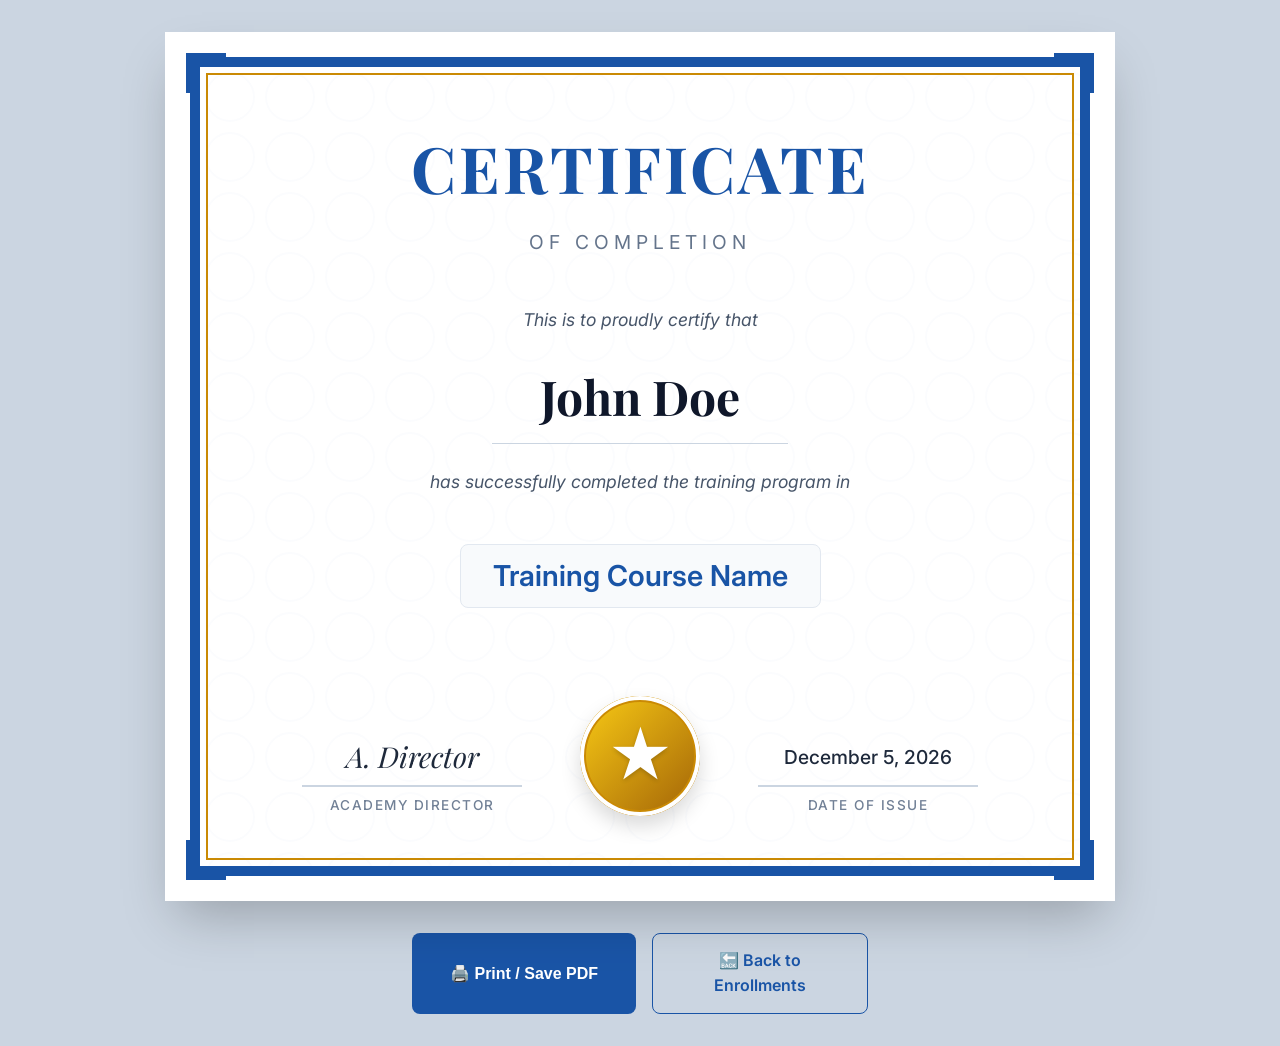
==== certificate.html @ 6974db3a "Add dynamic certificate page" ====
<!DOCTYPE html>
<html lang="en">
<head>
    <meta charset="UTF-8">
    <meta name="viewport" content="width=device-width, initial-scale=1.0">
    <title>Certificate of Completion</title>
    <link href="https://fonts.googleapis.com/css2?family=Playfair+Display:ital,wght@0,500;0,700;1,500&family=Inter:wght@400;500;600&display=swap" rel="stylesheet">
    <link rel="stylesheet" href="styles.css">
    <style>
        body {
            background-color: #cbd5e1;
            display: flex;
            flex-direction: column;
            align-items: center;
            padding: 2rem;
            min-height: 100vh;
        }

        .cert-container {
            width: 100%;
            max-width: 950px;
            background: #fff;
            padding: 25px;
            box-shadow: 0 25px 50px -12px rgba(0, 0, 0, 0.25);
            position: relative;
        }

        .cert-border {
            border: 10px solid var(--primary-color);
            padding: 50px 70px;
            text-align: center;
            position: relative;
            background: #fff url('data:image/svg+xml;utf8,<svg xmlns="http://www.w3.org/2000/svg" width="60" height="60" opacity="0.02" viewBox="0 0 100 100"><circle cx="50" cy="50" r="40" fill="none" stroke="%231954a6" stroke-width="3"/></svg>');
        }

        /* Decorative inner border */
        .cert-border::before {
            content: '';
            position: absolute;
            top: 6px; left: 6px; right: 6px; bottom: 6px;
            border: 2px solid #ca8a04;
            pointer-events: none;
        }

        /* Corner accents */
        .corner {
            position: absolute;
            width: 40px; height: 40px;
            border: 4px solid var(--primary-color);
        }
        .corner.tl { top: -14px; left: -14px; border-right: none; border-bottom: none; }
        .corner.tr { top: -14px; right: -14px; border-left: none; border-bottom: none; }
        .corner.bl { bottom: -14px; left: -14px; border-right: none; border-top: none; }
        .corner.br { bottom: -14px; right: -14px; border-left: none; border-top: none; }

        .cert-header {
            font-family: 'Playfair Display', serif;
            font-size: 4rem;
            font-weight: 700;
            color: var(--primary-color);
            margin-bottom: 0.5rem;
            letter-spacing: 3px;
            text-transform: uppercase;
        }

        .cert-subheader {
            font-family: 'Inter', sans-serif;
            font-size: 1.2rem;
            color: #64748b;
            text-transform: uppercase;
            letter-spacing: 5px;
            margin-bottom: 3rem;
        }

        .cert-text {
            font-size: 1.1rem;
            color: #475569;
            margin-bottom: 1.5rem;
            font-style: italic;
        }

        .cert-name {
            font-family: 'Playfair Display', serif;
            font-size: 3rem;
            font-weight: 700;
            color: #0f172a;
            margin-bottom: 1.5rem;
            border-bottom: 1px solid #cbd5e1;
            display: inline-block;
            padding: 0 3rem 0.5rem;
        }

        .cert-course {
            font-family: 'Inter', sans-serif;
            font-size: 1.8rem;
            font-weight: 600;
            color: var(--primary-color);
            margin: 1.5rem 0 3.5rem;
            padding: 0.5rem 2rem;
            background: #f8fafc;
            border-radius: 8px;
            display: inline-block;
            border: 1px solid #e2e8f0;
        }

        .cert-footer {
            display: flex;
            justify-content: space-between;
            align-items: flex-end;
            margin-top: 2rem;
            padding: 0 2rem;
        }

        .cert-signature {
            text-align: center;
        }
        
        .signature-line {
            width: 220px;
            margin-bottom: 0.5rem;
        }

        .signature-text {
            font-size: 0.85rem;
            color: var(--text-muted);
            text-transform: uppercase;
            letter-spacing: 1.5px;
            font-weight: 500;
        }

        .cert-badge {
            width: 120px;
            height: 120px;
            background: linear-gradient(135deg, #facc15 0%, #a16207 100%);
            border-radius: 50%;
            display: flex;
            align-items: center;
            justify-content: center;
            box-shadow: 0 10px 20px rgba(0,0,0,0.15), inset 0 0 0 4px #fff, inset 0 0 0 6px #ca8a04;
            position: relative;
        }
        .cert-badge::after {
            content: '★';
            font-size: 4rem;
            color: white;
            text-shadow: 0 2px 4px rgba(0,0,0,0.2);
        }

        .controls {
            margin-top: 2rem;
            display: flex;
            gap: 1rem;
        }

        /* Print optimization */
        @media print {
            body {
                background: white;
                padding: 0;
                align-items: flex-start;
            }
            .controls {
                display: none;
            }
            .cert-container {
                box-shadow: none;
                max-width: 100%;
                padding: 0;
            }
            @page {
                size: landscape;
                margin: 1cm;
            }
        }
    </style>
</head>
<body>

    <div class="cert-container" id="printableArea">
        <div class="cert-border">
            <div class="corner tl"></div>
            <div class="corner tr"></div>
            <div class="corner bl"></div>
            <div class="corner br"></div>

            <h1 class="cert-header">Certificate</h1>
            <div class="cert-subheader">Of Completion</div>
            
            <p class="cert-text">This is to proudly certify that</p>
            <div class="cert-name">John Doe</div>
            
            <p class="cert-text">has successfully completed the training program in</p>
            <div class="cert-course" id="courseName">Training Course Name</div>
            
            <div class="cert-footer">
                <div class="cert-signature">
                    <div class="signature-line" style="font-family: 'Playfair Display', serif; font-size: 1.8rem; font-style: italic; color: #1e293b; padding-bottom: 5px; border-bottom: 2px solid #cbd5e1;">A. Director</div>
                    <div class="signature-text">Academy Director</div>
                </div>
                
                <div class="cert-badge"></div>
                
                <div class="cert-signature">
                    <div class="signature-line" id="dateDisplay" style="font-family: 'Inter', sans-serif; font-size: 1.2rem; font-weight: 500; color: #1e293b; padding-bottom: 12px; border-bottom: 2px solid #cbd5e1;">2024-01-01</div>
                    <div class="signature-text">Date of Issue</div>
                </div>
            </div>
        </div>
    </div>

    <div class="controls">
        <button class="btn" onclick="window.print()" style="padding: 0.85rem 2rem;">🖨️ Print / Save PDF</button>
        <a href="enrollments.html" class="btn btn-secondary" style="text-decoration: none; display: flex; align-items: center;">🔙 Back to Enrollments</a>
    </div>

    <script>
        // Get Course Name from URL
        const urlParams = new URLSearchParams(window.location.search);
        const course = urlParams.get('course');
        
        if (course) {
            document.getElementById('courseName').textContent = course;
        }

        // Set Current Date dynamically
        const today = new Date();
        const formattedDate = today.toLocaleDateString('en-US', {
            year: 'numeric',
            month: 'long',
            day: 'numeric'
        });
        document.getElementById('dateDisplay').textContent = formattedDate;
    </script>
</body>
</html>
---- styles.css ----
:root {
    --primary-color: #1954a6;
    --primary-hover: #134285;
    --success-color: #228b22;
    --danger-color: #c43030;
    --neutral-color: #64646e;
    --bg-color: #f0f5ff;
    --card-bg: #ffffff;
    --text-main: #2d3748;
    --text-muted: #718096;
    --border-color: #e2e8f0;
    --shadow: 0 4px 6px -1px rgba(0, 0, 0, 0.1), 0 2px 4px -1px rgba(0, 0, 0, 0.06);
    --shadow-hover: 0 10px 15px -3px rgba(0, 0, 0, 0.1), 0 4px 6px -2px rgba(0, 0, 0, 0.05);
}

* {
    margin: 0;
    padding: 0;
    box-sizing: border-box;
}

body {
    font-family: 'Inter', -apple-system, BlinkMacSystemFont, "Segoe UI", Roboto, Helvetica, Arial, sans-serif;
    background-color: var(--bg-color);
    color: var(--text-main);
    line-height: 1.6;
    display: flex;
    justify-content: center;
    align-items: center;
    min-height: 100vh;
    padding: 20px;
}

/* Typography */
h1, h2, h3 {
    color: var(--primary-color);
    margin-bottom: 0.5rem;
}

.subtitle {
    color: var(--neutral-color);
    font-size: 0.95rem;
    margin-bottom: 2rem;
    text-align: center;
}

/* Card Container */
.card {
    background-color: var(--card-bg);
    border-radius: 12px;
    padding: 2.5rem;
    width: 100%;
    max-width: 450px;
    box-shadow: var(--shadow);
    transition: transform 0.3s ease, box-shadow 0.3s ease;
}

.card:hover {
    box-shadow: var(--shadow-hover);
}

.card.large {
    max-width: 800px;
}

.header-center {
    text-align: center;
    margin-bottom: 2rem;
}

/* Form Styles */
.form-group {
    margin-bottom: 1.2rem;
}

.form-row {
    display: flex;
    gap: 1rem;
}
.form-row .form-group {
    flex: 1;
}

label {
    display: block;
    font-size: 0.9rem;
    font-weight: 500;
    margin-bottom: 0.5rem;
    color: var(--text-main);
}

input, select {
    width: 100%;
    padding: 0.75rem 1rem;
    border: 1px solid var(--border-color);
    border-radius: 8px;
    font-size: 0.95rem;
    transition: border-color 0.2s, box-shadow 0.2s;
    outline: none;
    font-family: inherit;
}

input:focus, select:focus {
    border-color: var(--primary-color);
    box-shadow: 0 0 0 3px rgba(25, 84, 166, 0.15);
}

/* Buttons */
.btn {
    display: inline-block;
    width: 100%;
    padding: 0.85rem 1.5rem;
    background-color: var(--primary-color);
    color: white;
    border: none;
    border-radius: 8px;
    font-size: 1rem;
    font-weight: 600;
    cursor: pointer;
    text-align: center;
    text-decoration: none;
    transition: background-color 0.2s, transform 0.1s;
}

.btn:hover {
    background-color: var(--primary-hover);
}

.btn:active {
    transform: translateY(1px);
}

.btn-secondary {
    background-color: transparent;
    color: var(--primary-color);
    border: 1px solid var(--primary-color);
}
.btn-secondary:hover {
    background-color: rgba(25, 84, 166, 0.05);
}

.btn-danger {
    background-color: var(--danger-color);
}
.btn-danger:hover {
    background-color: #a02727;
}

.btn-link {
    background: none;
    color: var(--primary-color);
    border: none;
    padding: 0;
    font-size: 0.9rem;
    cursor: pointer;
    text-decoration: none;
    display: block;
    text-align: center;
    margin-top: 1rem;
}
.btn-link:hover {
    text-decoration: underline;
}

.button-group {
    display: flex;
    gap: 1rem;
    margin-top: 1.5rem;
}

/* Dashboard Nav */
.nav-menu {
    display: flex;
    flex-direction: column;
    gap: 0.8rem;
    margin-bottom: 2rem;
}

.nav-btn {
    display: flex;
    align-items: center;
    justify-content: flex-start;
    padding: 1rem 1.5rem;
    background-color: var(--bg-color);
    color: var(--primary-color);
    border: 1px solid var(--border-color);
    border-radius: 8px;
    text-decoration: none;
    font-weight: 600;
    transition: all 0.2s;
}

.nav-btn:hover {
    background-color: var(--primary-color);
    color: white;
    transform: translateX(5px);
}

.nav-btn .icon {
    margin-right: 15px;
    font-size: 1.2rem;
}

/* Tables */
table {
    width: 100%;
    border-collapse: collapse;
    margin-top: 1rem;
    background: white;
    border-radius: 8px;
    overflow: hidden;
}

th, td {
    padding: 12px 15px;
    text-align: left;
    border-bottom: 1px solid var(--border-color);
}

th {
    background-color: #f8fafc;
    font-weight: 600;
    color: var(--text-muted);
    font-size: 0.85rem;
    text-transform: uppercase;
    letter-spacing: 0.05em;
}

tr:last-child td {
    border-bottom: none;
}

tr:hover {
    background-color: #f8fafc;
}

.status-badge {
    padding: 4px 10px;
    border-radius: 20px;
    font-size: 0.8rem;
    font-weight: 600;
}
.status-completed { background-color: #d1fae5; color: #065f46; }
.status-pending { background-color: #fef3c7; color: #92400e; }
.status-inprogress { background-color: #dbeafe; color: #1e40af; }
.status-cancelled { background-color: #fee2e2; color: #991b1b; }

/* Top Navigation Bar */
.top-nav {
    display: flex;
    justify-content: space-between;
    align-items: center;
    margin-bottom: 2rem;
    padding-bottom: 1rem;
    border-bottom: 1px solid var(--border-color);
}
.top-nav h2 {
    margin: 0;
}
.back-btn {
    text-decoration: none;
    color: var(--neutral-color);
    font-weight: 500;
    display: flex;
    align-items: center;
    gap: 0.5rem;
}
.back-btn:hover {
    color: var(--primary-color);
}
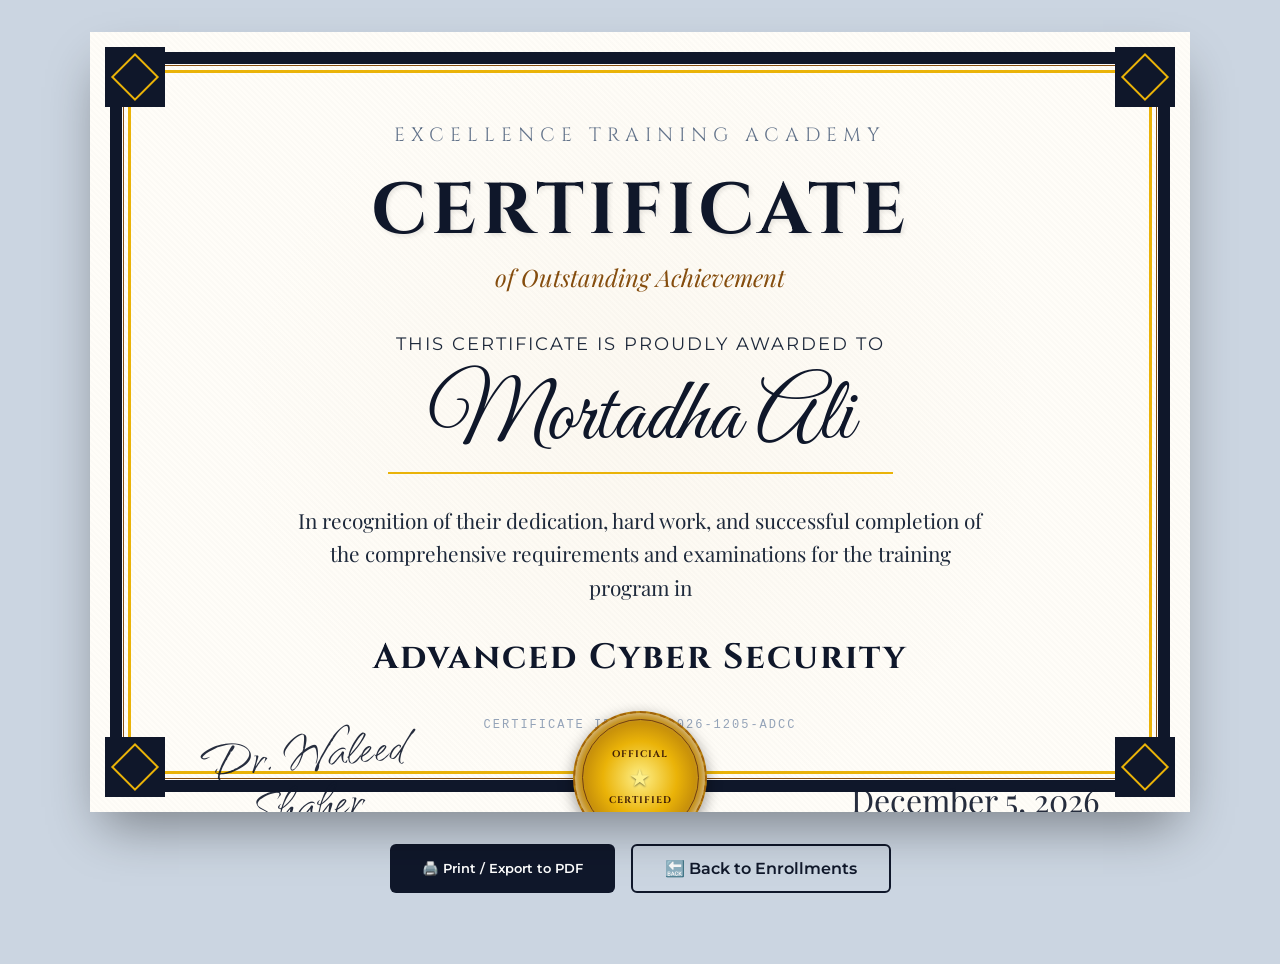
==== commit 9b028099: "Upgrade certificate to ultra realistic design" ====
--- a/certificate.html
+++ b/certificate.html
@@ -3,218 +3,410 @@
 <head>
     <meta charset="UTF-8">
     <meta name="viewport" content="width=device-width, initial-scale=1.0">
-    <title>Certificate of Completion</title>
-    <link href="https://fonts.googleapis.com/css2?family=Playfair+Display:ital,wght@0,500;0,700;1,500&family=Inter:wght@400;500;600&display=swap" rel="stylesheet">
-    <link rel="stylesheet" href="styles.css">
+    <title>Official Certificate of Completion</title>
+    <!-- Premium Fonts for realistic certificate -->
+    <link rel="preconnect" href="https://fonts.googleapis.com">
+    <link rel="preconnect" href="https://fonts.gstatic.com" crossorigin>
+    <link href="https://fonts.googleapis.com/css2?family=Cinzel:wght@500;700&family=Great+Vibes&family=Montserrat:wght@400;500;600&family=Playfair+Display:ital,wght@0,400;0,600;1,400&family=Qwitcher+Grypen:wght@700&display=swap" rel="stylesheet">
+    
     <style>
+        :root {
+            --primary-blue: #0f172a;
+            --gold-light: #fef08a;
+            --gold-main: #eab308;
+            --gold-dark: #854d0e;
+            --text-dark: #1e293b;
+            --text-muted: #64748b;
+        }
+
         body {
             background-color: #cbd5e1;
+            margin: 0;
+            padding: 2rem;
             display: flex;
             flex-direction: column;
             align-items: center;
-            padding: 2rem;
             min-height: 100vh;
-        }
-
-        .cert-container {
+            font-family: 'Montserrat', sans-serif;
+        }
+
+        /* Certificate Dimensions (Landscape A4 roughly) */
+        .certificate-wrapper {
+            width: 1100px;
+            height: 780px;
+            background: #fffdf8; /* Warm off-white */
+            position: relative;
+            box-shadow: 0 25px 50px -12px rgba(0, 0, 0, 0.4);
+            overflow: hidden;
+        }
+
+        /* Realistic background pattern (Guilloche-like) */
+        .certificate-wrapper::before {
+            content: '';
+            position: absolute;
+            top: 0; left: 0; right: 0; bottom: 0;
+            background-image: radial-gradient(circle at 50% 50%, rgba(200, 160, 100, 0.05) 0%, transparent 60%),
+                              repeating-linear-gradient(45deg, rgba(0,0,0,0.01) 0px, rgba(0,0,0,0.01) 2px, transparent 2px, transparent 4px);
+            pointer-events: none;
+            z-index: 1;
+        }
+
+        /* Intricate Borders */
+        .border-outer {
+            position: absolute;
+            top: 20px; left: 20px; right: 20px; bottom: 20px;
+            border: 12px solid var(--primary-blue);
+            z-index: 2;
+        }
+        .border-inner {
+            position: absolute;
+            top: 38px; left: 38px; right: 38px; bottom: 38px;
+            border: 3px solid var(--gold-main);
+            outline: 1px solid var(--gold-dark);
+            outline-offset: 4px;
+            z-index: 2;
+        }
+        
+        /* Corner Ornaments */
+        .corner {
+            position: absolute;
+            width: 60px; height: 60px;
+            background: var(--primary-blue);
+            z-index: 3;
+            display: flex;
+            align-items: center;
+            justify-content: center;
+        }
+        .corner::after {
+            content: '';
+            width: 30px; height: 30px;
+            border: 2px solid var(--gold-main);
+            transform: rotate(45deg);
+        }
+        .corner-tl { top: 15px; left: 15px; }
+        .corner-tr { top: 15px; right: 15px; }
+        .corner-bl { bottom: 15px; left: 15px; }
+        .corner-br { bottom: 15px; right: 15px; }
+
+        /* Certificate Content Area */
+        .cert-content {
+            position: absolute;
+            top: 60px; left: 60px; right: 60px; bottom: 60px;
+            z-index: 4;
+            display: flex;
+            flex-direction: column;
+            align-items: center;
+            text-align: center;
+            padding: 30px;
+        }
+
+        .academy-name {
+            font-family: 'Cinzel', serif;
+            font-size: 1.2rem;
+            letter-spacing: 6px;
+            color: var(--text-muted);
+            margin-bottom: 1.5rem;
+            text-transform: uppercase;
+        }
+
+        .cert-title {
+            font-family: 'Cinzel', serif;
+            font-size: 4.5rem;
+            font-weight: 700;
+            color: var(--primary-blue);
+            margin: 0;
+            line-height: 1.1;
+            letter-spacing: 4px;
+            text-shadow: 2px 2px 4px rgba(0,0,0,0.1);
+        }
+
+        .cert-subtitle {
+            font-family: 'Playfair Display', serif;
+            font-style: italic;
+            font-size: 1.5rem;
+            color: var(--gold-dark);
+            margin-top: 10px;
+            margin-bottom: 40px;
+        }
+
+        .presented-text {
+            font-family: 'Montserrat', sans-serif;
+            font-size: 1.1rem;
+            color: var(--text-dark);
+            text-transform: uppercase;
+            letter-spacing: 2px;
+            margin-bottom: 20px;
+        }
+
+        .recipient-name {
+            font-family: 'Great Vibes', cursive;
+            font-size: 5.5rem;
+            color: var(--primary-blue);
+            line-height: 1;
+            margin-bottom: 15px;
+            border-bottom: 2px solid var(--gold-main);
+            padding: 0 40px 10px;
+            display: inline-block;
+        }
+
+        .completion-text {
+            font-family: 'Playfair Display', serif;
+            font-size: 1.3rem;
+            color: var(--text-dark);
+            max-width: 700px;
+            line-height: 1.6;
+            margin: 15px 0;
+        }
+
+        .course-name {
+            font-family: 'Cinzel', serif;
+            font-size: 2.2rem;
+            font-weight: 700;
+            color: var(--primary-blue);
+            margin: 15px 0 30px;
+            letter-spacing: 2px;
+        }
+
+        /* Footer Layout */
+        .cert-footer {
             width: 100%;
-            max-width: 950px;
-            background: #fff;
-            padding: 25px;
-            box-shadow: 0 25px 50px -12px rgba(0, 0, 0, 0.25);
-            position: relative;
-        }
-
-        .cert-border {
-            border: 10px solid var(--primary-color);
-            padding: 50px 70px;
-            text-align: center;
-            position: relative;
-            background: #fff url('data:image/svg+xml;utf8,<svg xmlns="http://www.w3.org/2000/svg" width="60" height="60" opacity="0.02" viewBox="0 0 100 100"><circle cx="50" cy="50" r="40" fill="none" stroke="%231954a6" stroke-width="3"/></svg>');
-        }
-
-        /* Decorative inner border */
-        .cert-border::before {
-            content: '';
-            position: absolute;
-            top: 6px; left: 6px; right: 6px; bottom: 6px;
-            border: 2px solid #ca8a04;
-            pointer-events: none;
-        }
-
-        /* Corner accents */
-        .corner {
-            position: absolute;
-            width: 40px; height: 40px;
-            border: 4px solid var(--primary-color);
-        }
-        .corner.tl { top: -14px; left: -14px; border-right: none; border-bottom: none; }
-        .corner.tr { top: -14px; right: -14px; border-left: none; border-bottom: none; }
-        .corner.bl { bottom: -14px; left: -14px; border-right: none; border-top: none; }
-        .corner.br { bottom: -14px; right: -14px; border-left: none; border-top: none; }
-
-        .cert-header {
-            font-family: 'Playfair Display', serif;
-            font-size: 4rem;
-            font-weight: 700;
-            color: var(--primary-color);
-            margin-bottom: 0.5rem;
-            letter-spacing: 3px;
-            text-transform: uppercase;
-        }
-
-        .cert-subheader {
-            font-family: 'Inter', sans-serif;
-            font-size: 1.2rem;
-            color: #64748b;
-            text-transform: uppercase;
-            letter-spacing: 5px;
-            margin-bottom: 3rem;
-        }
-
-        .cert-text {
-            font-size: 1.1rem;
-            color: #475569;
-            margin-bottom: 1.5rem;
-            font-style: italic;
-        }
-
-        .cert-name {
-            font-family: 'Playfair Display', serif;
-            font-size: 3rem;
-            font-weight: 700;
-            color: #0f172a;
-            margin-bottom: 1.5rem;
-            border-bottom: 1px solid #cbd5e1;
-            display: inline-block;
-            padding: 0 3rem 0.5rem;
-        }
-
-        .cert-course {
-            font-family: 'Inter', sans-serif;
-            font-size: 1.8rem;
-            font-weight: 600;
-            color: var(--primary-color);
-            margin: 1.5rem 0 3.5rem;
-            padding: 0.5rem 2rem;
-            background: #f8fafc;
-            border-radius: 8px;
-            display: inline-block;
-            border: 1px solid #e2e8f0;
-        }
-
-        .cert-footer {
             display: flex;
             justify-content: space-between;
             align-items: flex-end;
-            margin-top: 2rem;
-            padding: 0 2rem;
-        }
-
-        .cert-signature {
-            text-align: center;
-        }
-        
+            margin-top: auto;
+            padding: 0 40px;
+        }
+
+        .signature-block {
+            display: flex;
+            flex-direction: column;
+            align-items: center;
+            width: 250px;
+        }
+
+        .signature-img {
+            font-family: 'Qwitcher Grypen', cursive;
+            font-size: 4rem;
+            color: #0f172a;
+            line-height: 0.8;
+            transform: rotate(-5deg);
+            margin-bottom: -10px;
+            opacity: 0.9;
+        }
+
         .signature-line {
-            width: 220px;
-            margin-bottom: 0.5rem;
-        }
-
-        .signature-text {
-            font-size: 0.85rem;
+            width: 100%;
+            border-bottom: 1px solid var(--text-dark);
+            margin-bottom: 8px;
+        }
+
+        .signature-title {
+            font-family: 'Montserrat', sans-serif;
+            font-size: 0.9rem;
             color: var(--text-muted);
             text-transform: uppercase;
-            letter-spacing: 1.5px;
+            letter-spacing: 1px;
             font-weight: 500;
         }
 
-        .cert-badge {
-            width: 120px;
-            height: 120px;
-            background: linear-gradient(135deg, #facc15 0%, #a16207 100%);
+        /* Realistic Golden Seal */
+        .seal-wrapper {
+            position: relative;
+            display: flex;
+            flex-direction: column;
+            align-items: center;
+        }
+        
+        .ribbons {
+            position: absolute;
+            bottom: -35px;
+            display: flex;
+            gap: 10px;
+            z-index: 1;
+        }
+        .ribbon {
+            width: 35px;
+            height: 60px;
+            background: #b91c1c;
+            position: relative;
+            box-shadow: 0 4px 6px rgba(0,0,0,0.3);
+        }
+        .ribbon::after {
+            content: '';
+            position: absolute;
+            bottom: 0; left: 0; right: 0;
+            border-bottom: 15px solid #fffdf8;
+            border-left: 17.5px solid transparent;
+            border-right: 17.5px solid transparent;
+        }
+        .ribbon-left { transform: rotate(15deg); margin-right: -15px; }
+        .ribbon-right { transform: rotate(-15deg); margin-left: -15px; }
+
+        .gold-seal {
+            width: 130px;
+            height: 130px;
+            background: radial-gradient(circle, var(--gold-light) 0%, var(--gold-main) 40%, var(--gold-dark) 100%);
             border-radius: 50%;
             display: flex;
             align-items: center;
             justify-content: center;
-            box-shadow: 0 10px 20px rgba(0,0,0,0.15), inset 0 0 0 4px #fff, inset 0 0 0 6px #ca8a04;
+            box-shadow: 0 5px 15px rgba(0,0,0,0.4), inset 0 0 10px rgba(255,255,255,0.8);
             position: relative;
-        }
-        .cert-badge::after {
-            content: '★';
-            font-size: 4rem;
-            color: white;
-            text-shadow: 0 2px 4px rgba(0,0,0,0.2);
-        }
-
+            z-index: 2;
+            border: 2px dashed #a16207;
+        }
+        .gold-seal-inner {
+            width: 105px;
+            height: 105px;
+            border: 1px solid #713f12;
+            border-radius: 50%;
+            display: flex;
+            flex-direction: column;
+            align-items: center;
+            justify-content: center;
+            text-align: center;
+            padding: 5px;
+        }
+        .seal-text {
+            font-family: 'Cinzel', serif;
+            font-size: 0.6rem;
+            font-weight: 700;
+            color: #422006;
+            text-transform: uppercase;
+            letter-spacing: 1px;
+        }
+        .seal-star {
+            font-size: 1.5rem;
+            color: #fef08a;
+            margin: 2px 0;
+            text-shadow: 0 1px 2px rgba(0,0,0,0.5);
+        }
+
+        .cert-meta {
+            position: absolute;
+            bottom: 20px;
+            left: 50%;
+            transform: translateX(-50%);
+            font-family: 'Space Mono', monospace;
+            font-size: 0.75rem;
+            color: #94a3b8;
+            letter-spacing: 2px;
+        }
+
+        /* Controls */
         .controls {
             margin-top: 2rem;
             display: flex;
             gap: 1rem;
         }
-
-        /* Print optimization */
+        .btn {
+            padding: 0.8rem 2rem;
+            background: var(--primary-blue);
+            color: white;
+            border: none;
+            border-radius: 6px;
+            font-family: 'Montserrat', sans-serif;
+            font-weight: 600;
+            cursor: pointer;
+            text-decoration: none;
+            transition: 0.2s;
+        }
+        .btn:hover { background: #1e293b; }
+        .btn-outline {
+            background: transparent;
+            border: 2px solid var(--primary-blue);
+            color: var(--primary-blue);
+        }
+        .btn-outline:hover {
+            background: rgba(15, 23, 42, 0.05);
+        }
+
         @media print {
-            body {
-                background: white;
-                padding: 0;
-                align-items: flex-start;
-            }
-            .controls {
-                display: none;
-            }
-            .cert-container {
+            body { background: white; padding: 0; }
+            .controls { display: none; }
+            .certificate-wrapper {
                 box-shadow: none;
-                max-width: 100%;
-                padding: 0;
+                width: 297mm;
+                height: 210mm;
             }
             @page {
-                size: landscape;
-                margin: 1cm;
+                size: A4 landscape;
+                margin: 0;
             }
         }
     </style>
 </head>
 <body>
 
-    <div class="cert-container" id="printableArea">
-        <div class="cert-border">
-            <div class="corner tl"></div>
-            <div class="corner tr"></div>
-            <div class="corner bl"></div>
-            <div class="corner br"></div>
-
-            <h1 class="cert-header">Certificate</h1>
-            <div class="cert-subheader">Of Completion</div>
+    <div class="certificate-wrapper" id="printableArea">
+        <div class="border-outer"></div>
+        <div class="border-inner"></div>
+        
+        <div class="corner corner-tl"></div>
+        <div class="corner corner-tr"></div>
+        <div class="corner corner-bl"></div>
+        <div class="corner corner-br"></div>
+
+        <div class="cert-content">
+            <div class="academy-name">Excellence Training Academy</div>
+            <h1 class="cert-title">CERTIFICATE</h1>
+            <div class="cert-subtitle">of Outstanding Achievement</div>
             
-            <p class="cert-text">This is to proudly certify that</p>
-            <div class="cert-name">John Doe</div>
+            <div class="presented-text">This certificate is proudly awarded to</div>
             
-            <p class="cert-text">has successfully completed the training program in</p>
-            <div class="cert-course" id="courseName">Training Course Name</div>
+            <!-- Real Data Placeholder -->
+            <div class="recipient-name" id="studentName">Mortadha Ali</div>
+            
+            <div class="completion-text">
+                In recognition of their dedication, hard work, and successful completion of the comprehensive requirements and examinations for the training program in
+            </div>
+            
+            <!-- Real Data Placeholder -->
+            <div class="course-name" id="courseName">Advanced Cyber Security</div>
             
             <div class="cert-footer">
-                <div class="cert-signature">
-                    <div class="signature-line" style="font-family: 'Playfair Display', serif; font-size: 1.8rem; font-style: italic; color: #1e293b; padding-bottom: 5px; border-bottom: 2px solid #cbd5e1;">A. Director</div>
-                    <div class="signature-text">Academy Director</div>
+                
+                <div class="signature-block">
+                    <div class="signature-img">Dr. Waleed Shaher</div>
+                    <div class="signature-line"></div>
+                    <div class="signature-title">Academy Director</div>
+                </div>
+
+                <div class="seal-wrapper">
+                    <div class="ribbons">
+                        <div class="ribbon ribbon-left"></div>
+                        <div class="ribbon ribbon-right"></div>
+                    </div>
+                    <div class="gold-seal">
+                        <div class="gold-seal-inner">
+                            <span class="seal-text">Official</span>
+                            <span class="seal-star">★</span>
+                            <span class="seal-text">Certified</span>
+                        </div>
+                    </div>
                 </div>
                 
-                <div class="cert-badge"></div>
-                
-                <div class="cert-signature">
-                    <div class="signature-line" id="dateDisplay" style="font-family: 'Inter', sans-serif; font-size: 1.2rem; font-weight: 500; color: #1e293b; padding-bottom: 12px; border-bottom: 2px solid #cbd5e1;">2024-01-01</div>
-                    <div class="signature-text">Date of Issue</div>
+                <div class="signature-block">
+                    <div class="signature-img" style="font-family: 'Playfair Display', serif; font-size: 2rem; transform: none; margin-bottom: 5px;" id="dateDisplay">May 19, 2026</div>
+                    <div class="signature-line"></div>
+                    <div class="signature-title">Date of Issuance</div>
                 </div>
+
+            </div>
+
+            <div class="cert-meta">
+                CERTIFICATE ID: <span id="certId">ETA-2026-0519-883A</span>
             </div>
         </div>
     </div>
 
     <div class="controls">
-        <button class="btn" onclick="window.print()" style="padding: 0.85rem 2rem;">🖨️ Print / Save PDF</button>
-        <a href="enrollments.html" class="btn btn-secondary" style="text-decoration: none; display: flex; align-items: center;">🔙 Back to Enrollments</a>
+        <button class="btn" onclick="window.print()">🖨️ Print / Export to PDF</button>
+        <a href="enrollments.html" class="btn btn-outline">🔙 Back to Enrollments</a>
     </div>
 
     <script>
-        // Get Course Name from URL
+        // Get data from URL to populate realistically
         const urlParams = new URLSearchParams(window.location.search);
         const course = urlParams.get('course');
         
@@ -222,7 +414,7 @@
             document.getElementById('courseName').textContent = course;
         }
 
-        // Set Current Date dynamically
+        // Set realistic current date
         const today = new Date();
         const formattedDate = today.toLocaleDateString('en-US', {
             year: 'numeric',
@@ -230,6 +422,16 @@
             day: 'numeric'
         });
         document.getElementById('dateDisplay').textContent = formattedDate;
+
+        // Generate a fake Certificate ID dynamically based on the date and course
+        const generateCertId = () => {
+            const yyyy = today.getFullYear();
+            const mm = String(today.getMonth() + 1).padStart(2, '0');
+            const dd = String(today.getDate()).padStart(2, '0');
+            const randomHex = Math.floor(Math.random() * 65535).toString(16).toUpperCase().padStart(4, '0');
+            return `ETA-${yyyy}-${mm}${dd}-${randomHex}`;
+        };
+        document.getElementById('certId').textContent = generateCertId();
     </script>
 </body>
 </html>
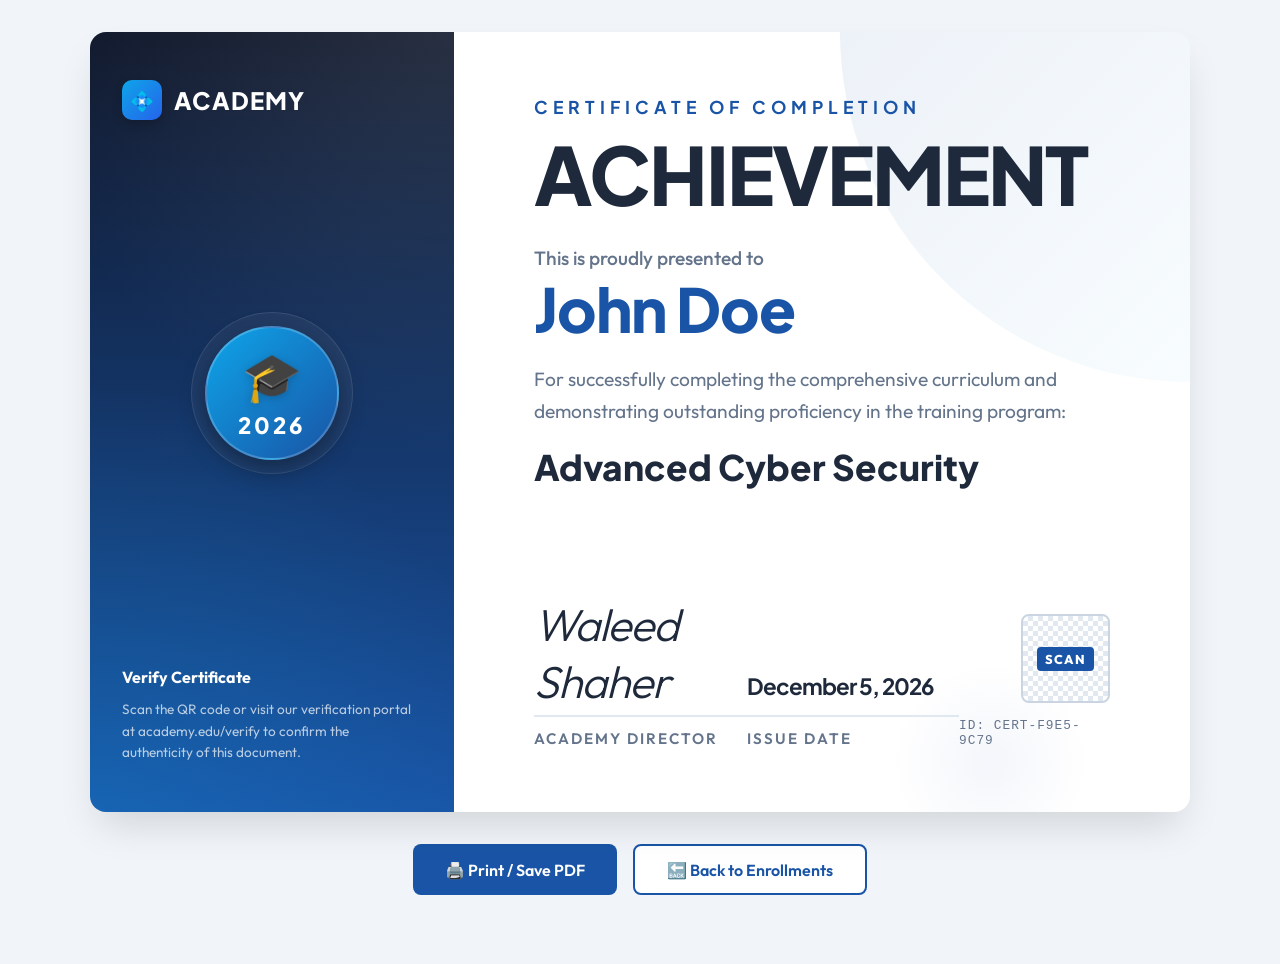
==== commit b4baa976: "Redesign certificate to a sleek modern tech style" ====
--- a/certificate.html
+++ b/certificate.html
@@ -3,294 +3,291 @@
 <head>
     <meta charset="UTF-8">
     <meta name="viewport" content="width=device-width, initial-scale=1.0">
-    <title>Official Certificate of Completion</title>
-    <!-- Premium Fonts for realistic certificate -->
-    <link rel="preconnect" href="https://fonts.googleapis.com">
-    <link rel="preconnect" href="https://fonts.gstatic.com" crossorigin>
-    <link href="https://fonts.googleapis.com/css2?family=Cinzel:wght@500;700&family=Great+Vibes&family=Montserrat:wght@400;500;600&family=Playfair+Display:ital,wght@0,400;0,600;1,400&family=Qwitcher+Grypen:wght@700&display=swap" rel="stylesheet">
+    <title>Modern Certificate of Completion</title>
+    <!-- Modern Fonts -->
+    <link href="https://fonts.googleapis.com/css2?family=Outfit:wght@300;400;600;800&family=Plus+Jakarta+Sans:wght@500;700;800&display=swap" rel="stylesheet">
     
     <style>
         :root {
-            --primary-blue: #0f172a;
-            --gold-light: #fef08a;
-            --gold-main: #eab308;
-            --gold-dark: #854d0e;
+            --brand-primary: #1954a6; /* Matched to system styles */
+            --brand-secondary: #0ea5e9;
+            --dark-bg: #0f172a;
             --text-dark: #1e293b;
-            --text-muted: #64748b;
+            --text-light: #64748b;
+            --cert-bg: #ffffff;
         }
 
         body {
-            background-color: #cbd5e1;
+            background-color: #f1f5f9;
             margin: 0;
             padding: 2rem;
             display: flex;
             flex-direction: column;
             align-items: center;
             min-height: 100vh;
-            font-family: 'Montserrat', sans-serif;
-        }
-
-        /* Certificate Dimensions (Landscape A4 roughly) */
+            font-family: 'Outfit', sans-serif;
+        }
+
+        /* Certificate Dimensions */
         .certificate-wrapper {
             width: 1100px;
             height: 780px;
-            background: #fffdf8; /* Warm off-white */
-            position: relative;
-            box-shadow: 0 25px 50px -12px rgba(0, 0, 0, 0.4);
+            background: var(--cert-bg);
+            position: relative;
+            box-shadow: 0 20px 40px -10px rgba(0, 0, 0, 0.15);
             overflow: hidden;
-        }
-
-        /* Realistic background pattern (Guilloche-like) */
-        .certificate-wrapper::before {
+            display: flex;
+            border-radius: 16px;
+        }
+
+        /* Modern Sidebar */
+        .cert-sidebar {
+            width: 300px;
+            background: linear-gradient(180deg, var(--dark-bg) 0%, var(--brand-primary) 100%);
+            color: white;
+            padding: 3rem 2rem;
+            display: flex;
+            flex-direction: column;
+            justify-content: space-between;
+            position: relative;
+            z-index: 10;
+        }
+
+        /* Sidebar Pattern */
+        .cert-sidebar::before {
             content: '';
             position: absolute;
             top: 0; left: 0; right: 0; bottom: 0;
-            background-image: radial-gradient(circle at 50% 50%, rgba(200, 160, 100, 0.05) 0%, transparent 60%),
-                              repeating-linear-gradient(45deg, rgba(0,0,0,0.01) 0px, rgba(0,0,0,0.01) 2px, transparent 2px, transparent 4px);
+            background-image: radial-gradient(circle at 100% 0%, rgba(255,255,255,0.1) 0%, transparent 50%),
+                              radial-gradient(circle at 0% 100%, rgba(14, 165, 233, 0.2) 0%, transparent 50%);
             pointer-events: none;
-            z-index: 1;
-        }
-
-        /* Intricate Borders */
-        .border-outer {
+        }
+
+        .academy-logo {
+            font-family: 'Plus Jakarta Sans', sans-serif;
+            font-size: 1.5rem;
+            font-weight: 800;
+            letter-spacing: 1px;
+            display: flex;
+            align-items: center;
+            gap: 12px;
+            z-index: 2;
+        }
+        .logo-icon {
+            width: 40px;
+            height: 40px;
+            background: linear-gradient(135deg, #0ea5e9 0%, #2563eb 100%);
+            border-radius: 10px;
+            display: flex;
+            align-items: center;
+            justify-content: center;
+            font-size: 1.2rem;
+            box-shadow: 0 4px 10px rgba(0,0,0,0.2);
+        }
+
+        .cert-badge {
+            align-self: center;
+            width: 160px;
+            height: 160px;
+            background: rgba(255, 255, 255, 0.05);
+            border-radius: 50%;
+            display: flex;
+            align-items: center;
+            justify-content: center;
+            backdrop-filter: blur(10px);
+            border: 1px solid rgba(255, 255, 255, 0.1);
+            position: relative;
+            z-index: 2;
+        }
+        .cert-badge-inner {
+            width: 130px;
+            height: 130px;
+            background: linear-gradient(135deg, var(--brand-secondary) 0%, var(--brand-primary) 100%);
+            border-radius: 50%;
+            display: flex;
+            flex-direction: column;
+            align-items: center;
+            justify-content: center;
+            box-shadow: 0 10px 25px rgba(0,0,0,0.4);
+            border: 2px solid rgba(255,255,255,0.2);
+        }
+        .badge-icon {
+            font-size: 3rem;
+            margin-bottom: 5px;
+            filter: drop-shadow(0 2px 4px rgba(0,0,0,0.2));
+        }
+        .badge-year {
+            font-family: 'Plus Jakarta Sans', sans-serif;
+            font-weight: 800;
+            font-size: 1.4rem;
+            letter-spacing: 3px;
+        }
+
+        .sidebar-footer {
+            font-size: 0.85rem;
+            color: rgba(255, 255, 255, 0.7);
+            line-height: 1.6;
+            z-index: 2;
+        }
+
+        /* Main Content */
+        .cert-main {
+            flex: 1;
+            padding: 4rem 5rem;
+            display: flex;
+            flex-direction: column;
+            justify-content: center;
+            position: relative;
+        }
+
+        /* Geometric Accents */
+        .accent-shape-1 {
             position: absolute;
-            top: 20px; left: 20px; right: 20px; bottom: 20px;
-            border: 12px solid var(--primary-blue);
-            z-index: 2;
-        }
-        .border-inner {
+            top: 0;
+            right: 0;
+            width: 350px;
+            height: 350px;
+            background: linear-gradient(135deg, rgba(25, 84, 166, 0.08) 0%, rgba(14, 165, 233, 0.03) 100%);
+            border-radius: 0 0 0 100%;
+            pointer-events: none;
+        }
+        .accent-shape-2 {
             position: absolute;
-            top: 38px; left: 38px; right: 38px; bottom: 38px;
-            border: 3px solid var(--gold-main);
-            outline: 1px solid var(--gold-dark);
-            outline-offset: 4px;
-            z-index: 2;
-        }
-        
-        /* Corner Ornaments */
-        .corner {
-            position: absolute;
-            width: 60px; height: 60px;
-            background: var(--primary-blue);
-            z-index: 3;
-            display: flex;
-            align-items: center;
-            justify-content: center;
-        }
-        .corner::after {
-            content: '';
-            width: 30px; height: 30px;
-            border: 2px solid var(--gold-main);
-            transform: rotate(45deg);
-        }
-        .corner-tl { top: 15px; left: 15px; }
-        .corner-tr { top: 15px; right: 15px; }
-        .corner-bl { bottom: 15px; left: 15px; }
-        .corner-br { bottom: 15px; right: 15px; }
-
-        /* Certificate Content Area */
-        .cert-content {
-            position: absolute;
-            top: 60px; left: 60px; right: 60px; bottom: 60px;
-            z-index: 4;
-            display: flex;
-            flex-direction: column;
-            align-items: center;
-            text-align: center;
-            padding: 30px;
-        }
-
-        .academy-name {
-            font-family: 'Cinzel', serif;
+            bottom: -50px;
+            right: 100px;
+            width: 200px;
+            height: 200px;
+            background: radial-gradient(circle, rgba(25, 84, 166, 0.05) 0%, transparent 70%);
+            pointer-events: none;
+        }
+
+        .cert-header {
+            font-family: 'Plus Jakarta Sans', sans-serif;
+            color: var(--brand-primary);
+            font-size: 1.1rem;
+            font-weight: 700;
+            text-transform: uppercase;
+            letter-spacing: 5px;
+            margin-bottom: 1rem;
+            position: relative;
+            z-index: 2;
+        }
+
+        .cert-title {
+            font-family: 'Plus Jakarta Sans', sans-serif;
+            font-size: 5rem;
+            font-weight: 800;
+            color: var(--text-dark);
+            margin: 0 0 2rem 0;
+            line-height: 1;
+            letter-spacing: -2px;
+            position: relative;
+            z-index: 2;
+        }
+
+        .presented-text {
             font-size: 1.2rem;
-            letter-spacing: 6px;
-            color: var(--text-muted);
+            color: var(--text-light);
+            margin-bottom: 0.5rem;
+            font-weight: 500;
+        }
+
+        .recipient-name {
+            font-family: 'Plus Jakarta Sans', sans-serif;
+            font-size: 3.8rem;
+            font-weight: 800;
+            color: var(--brand-primary);
             margin-bottom: 1.5rem;
-            text-transform: uppercase;
-        }
-
-        .cert-title {
-            font-family: 'Cinzel', serif;
-            font-size: 4.5rem;
-            font-weight: 700;
-            color: var(--primary-blue);
-            margin: 0;
-            line-height: 1.1;
-            letter-spacing: 4px;
-            text-shadow: 2px 2px 4px rgba(0,0,0,0.1);
-        }
-
-        .cert-subtitle {
-            font-family: 'Playfair Display', serif;
-            font-style: italic;
-            font-size: 1.5rem;
-            color: var(--gold-dark);
-            margin-top: 10px;
-            margin-bottom: 40px;
-        }
-
-        .presented-text {
-            font-family: 'Montserrat', sans-serif;
-            font-size: 1.1rem;
+            line-height: 1;
+            letter-spacing: -1px;
+        }
+
+        .completion-text {
+            font-size: 1.2rem;
+            color: var(--text-light);
+            max-width: 650px;
+            line-height: 1.7;
+            margin-bottom: 1rem;
+        }
+
+        .course-name {
+            font-family: 'Plus Jakarta Sans', sans-serif;
+            font-size: 2.2rem;
+            font-weight: 800;
             color: var(--text-dark);
-            text-transform: uppercase;
-            letter-spacing: 2px;
-            margin-bottom: 20px;
-        }
-
-        .recipient-name {
-            font-family: 'Great Vibes', cursive;
-            font-size: 5.5rem;
-            color: var(--primary-blue);
-            line-height: 1;
-            margin-bottom: 15px;
-            border-bottom: 2px solid var(--gold-main);
-            padding: 0 40px 10px;
-            display: inline-block;
-        }
-
-        .completion-text {
-            font-family: 'Playfair Display', serif;
-            font-size: 1.3rem;
-            color: var(--text-dark);
-            max-width: 700px;
-            line-height: 1.6;
-            margin: 15px 0;
-        }
-
-        .course-name {
-            font-family: 'Cinzel', serif;
-            font-size: 2.2rem;
-            font-weight: 700;
-            color: var(--primary-blue);
-            margin: 15px 0 30px;
-            letter-spacing: 2px;
-        }
-
-        /* Footer Layout */
+            margin-bottom: 4rem;
+        }
+
+        /* Footer */
         .cert-footer {
-            width: 100%;
             display: flex;
             justify-content: space-between;
             align-items: flex-end;
             margin-top: auto;
-            padding: 0 40px;
+            position: relative;
+            z-index: 2;
         }
 
         .signature-block {
             display: flex;
             flex-direction: column;
-            align-items: center;
-            width: 250px;
+            width: 220px;
         }
 
         .signature-img {
-            font-family: 'Qwitcher Grypen', cursive;
-            font-size: 4rem;
-            color: #0f172a;
-            line-height: 0.8;
-            transform: rotate(-5deg);
-            margin-bottom: -10px;
-            opacity: 0.9;
-        }
-
-        .signature-line {
-            width: 100%;
-            border-bottom: 1px solid var(--text-dark);
-            margin-bottom: 8px;
+            font-family: 'Outfit', sans-serif;
+            font-size: 2.8rem;
+            font-weight: 300;
+            color: var(--text-dark);
+            font-style: italic;
+            border-bottom: 2px solid #e2e8f0;
+            padding-bottom: 5px;
+            margin-bottom: 12px;
+            letter-spacing: -1px;
         }
 
         .signature-title {
-            font-family: 'Montserrat', sans-serif;
-            font-size: 0.9rem;
-            color: var(--text-muted);
+            font-size: 0.95rem;
+            color: var(--text-light);
+            font-weight: 600;
             text-transform: uppercase;
+            letter-spacing: 2px;
+        }
+
+        /* QR Code Simulation */
+        .qr-placeholder {
+            width: 85px;
+            height: 85px;
+            background: #fff;
+            border: 2px solid #cbd5e1;
+            border-radius: 8px;
+            display: flex;
+            align-items: center;
+            justify-content: center;
+            position: relative;
+            background-image: 
+                linear-gradient(45deg, #e2e8f0 25%, transparent 25%, transparent 75%, #e2e8f0 75%, #e2e8f0), 
+                linear-gradient(45deg, #e2e8f0 25%, transparent 25%, transparent 75%, #e2e8f0 75%, #e2e8f0);
+            background-size: 10px 10px;
+            background-position: 0 0, 5px 5px;
+        }
+        .qr-placeholder::before {
+            content: 'SCAN';
+            font-weight: 800;
+            color: #fff;
+            background: var(--brand-primary);
+            padding: 4px 8px;
+            border-radius: 4px;
+            font-size: 0.8rem;
             letter-spacing: 1px;
-            font-weight: 500;
-        }
-
-        /* Realistic Golden Seal */
-        .seal-wrapper {
-            position: relative;
-            display: flex;
-            flex-direction: column;
-            align-items: center;
-        }
-        
-        .ribbons {
-            position: absolute;
-            bottom: -35px;
-            display: flex;
-            gap: 10px;
-            z-index: 1;
-        }
-        .ribbon {
-            width: 35px;
-            height: 60px;
-            background: #b91c1c;
-            position: relative;
-            box-shadow: 0 4px 6px rgba(0,0,0,0.3);
-        }
-        .ribbon::after {
-            content: '';
-            position: absolute;
-            bottom: 0; left: 0; right: 0;
-            border-bottom: 15px solid #fffdf8;
-            border-left: 17.5px solid transparent;
-            border-right: 17.5px solid transparent;
-        }
-        .ribbon-left { transform: rotate(15deg); margin-right: -15px; }
-        .ribbon-right { transform: rotate(-15deg); margin-left: -15px; }
-
-        .gold-seal {
-            width: 130px;
-            height: 130px;
-            background: radial-gradient(circle, var(--gold-light) 0%, var(--gold-main) 40%, var(--gold-dark) 100%);
-            border-radius: 50%;
-            display: flex;
-            align-items: center;
-            justify-content: center;
-            box-shadow: 0 5px 15px rgba(0,0,0,0.4), inset 0 0 10px rgba(255,255,255,0.8);
-            position: relative;
-            z-index: 2;
-            border: 2px dashed #a16207;
-        }
-        .gold-seal-inner {
-            width: 105px;
-            height: 105px;
-            border: 1px solid #713f12;
-            border-radius: 50%;
-            display: flex;
-            flex-direction: column;
-            align-items: center;
-            justify-content: center;
-            text-align: center;
-            padding: 5px;
-        }
-        .seal-text {
-            font-family: 'Cinzel', serif;
-            font-size: 0.6rem;
-            font-weight: 700;
-            color: #422006;
-            text-transform: uppercase;
+        }
+
+        .cert-meta {
+            margin-top: 15px;
+            font-size: 0.8rem;
+            color: var(--text-light);
             letter-spacing: 1px;
-        }
-        .seal-star {
-            font-size: 1.5rem;
-            color: #fef08a;
-            margin: 2px 0;
-            text-shadow: 0 1px 2px rgba(0,0,0,0.5);
-        }
-
-        .cert-meta {
-            position: absolute;
-            bottom: 20px;
-            left: 50%;
-            transform: translateX(-50%);
-            font-family: 'Space Mono', monospace;
-            font-size: 0.75rem;
-            color: #94a3b8;
-            letter-spacing: 2px;
+            font-family: monospace;
         }
 
         /* Controls */
@@ -300,25 +297,26 @@
             gap: 1rem;
         }
         .btn {
-            padding: 0.8rem 2rem;
-            background: var(--primary-blue);
+            padding: 0.85rem 2rem;
+            background: var(--brand-primary);
             color: white;
             border: none;
-            border-radius: 6px;
-            font-family: 'Montserrat', sans-serif;
+            border-radius: 8px;
+            font-family: 'Outfit', sans-serif;
             font-weight: 600;
+            font-size: 1rem;
             cursor: pointer;
             text-decoration: none;
             transition: 0.2s;
         }
-        .btn:hover { background: #1e293b; }
+        .btn:hover { background: #134285; transform: translateY(-1px); }
         .btn-outline {
-            background: transparent;
-            border: 2px solid var(--primary-blue);
-            color: var(--primary-blue);
+            background: white;
+            border: 2px solid var(--brand-primary);
+            color: var(--brand-primary);
         }
         .btn-outline:hover {
-            background: rgba(15, 23, 42, 0.05);
+            background: #f8fafc;
         }
 
         @media print {
@@ -329,84 +327,83 @@
                 width: 297mm;
                 height: 210mm;
             }
-            @page {
-                size: A4 landscape;
-                margin: 0;
+            .cert-sidebar {
+                -webkit-print-color-adjust: exact;
+                print-color-adjust: exact;
             }
+            @page { size: A4 landscape; margin: 0; }
         }
     </style>
 </head>
 <body>
 
     <div class="certificate-wrapper" id="printableArea">
-        <div class="border-outer"></div>
-        <div class="border-inner"></div>
         
-        <div class="corner corner-tl"></div>
-        <div class="corner corner-tr"></div>
-        <div class="corner corner-bl"></div>
-        <div class="corner corner-br"></div>
-
-        <div class="cert-content">
-            <div class="academy-name">Excellence Training Academy</div>
-            <h1 class="cert-title">CERTIFICATE</h1>
-            <div class="cert-subtitle">of Outstanding Achievement</div>
-            
-            <div class="presented-text">This certificate is proudly awarded to</div>
-            
-            <!-- Real Data Placeholder -->
-            <div class="recipient-name" id="studentName">Mortadha Ali</div>
+        <!-- Sidebar -->
+        <div class="cert-sidebar">
+            <div class="academy-logo">
+                <div class="logo-icon">💠</div>
+                ACADEMY
+            </div>
+            
+            <div class="cert-badge">
+                <div class="cert-badge-inner">
+                    <div class="badge-icon">🎓</div>
+                    <div class="badge-year">2026</div>
+                </div>
+            </div>
+
+            <div class="sidebar-footer">
+                <div style="font-weight: 700; font-size: 1rem; margin-bottom: 8px; color: white;">Verify Certificate</div>
+                Scan the QR code or visit our verification portal at academy.edu/verify to confirm the authenticity of this document.
+            </div>
+        </div>
+
+        <!-- Main Content -->
+        <div class="cert-main">
+            <div class="accent-shape-1"></div>
+            <div class="accent-shape-2"></div>
+
+            <div class="cert-header">Certificate of Completion</div>
+            <h1 class="cert-title">ACHIEVEMENT</h1>
+            
+            <div class="presented-text">This is proudly presented to</div>
+            
+            <div class="recipient-name" id="studentName">John Doe</div>
             
             <div class="completion-text">
-                In recognition of their dedication, hard work, and successful completion of the comprehensive requirements and examinations for the training program in
+                For successfully completing the comprehensive curriculum and demonstrating outstanding proficiency in the training program:
             </div>
             
-            <!-- Real Data Placeholder -->
             <div class="course-name" id="courseName">Advanced Cyber Security</div>
             
             <div class="cert-footer">
-                
                 <div class="signature-block">
-                    <div class="signature-img">Dr. Waleed Shaher</div>
-                    <div class="signature-line"></div>
+                    <div class="signature-img">Waleed Shaher</div>
                     <div class="signature-title">Academy Director</div>
-                </div>
-
-                <div class="seal-wrapper">
-                    <div class="ribbons">
-                        <div class="ribbon ribbon-left"></div>
-                        <div class="ribbon ribbon-right"></div>
-                    </div>
-                    <div class="gold-seal">
-                        <div class="gold-seal-inner">
-                            <span class="seal-text">Official</span>
-                            <span class="seal-star">★</span>
-                            <span class="seal-text">Certified</span>
-                        </div>
-                    </div>
                 </div>
                 
                 <div class="signature-block">
-                    <div class="signature-img" style="font-family: 'Playfair Display', serif; font-size: 2rem; transform: none; margin-bottom: 5px;" id="dateDisplay">May 19, 2026</div>
-                    <div class="signature-line"></div>
-                    <div class="signature-title">Date of Issuance</div>
+                    <div class="signature-img" id="dateDisplay" style="font-style: normal; font-weight: 700; font-size: 1.4rem; padding-bottom: 15px; margin-bottom: 12px; font-family: 'Plus Jakarta Sans', sans-serif;">May 19, 2026</div>
+                    <div class="signature-title">Issue Date</div>
                 </div>
 
-            </div>
-
-            <div class="cert-meta">
-                CERTIFICATE ID: <span id="certId">ETA-2026-0519-883A</span>
+                <div style="display: flex; flex-direction: column; align-items: flex-end;">
+                    <div class="qr-placeholder"></div>
+                    <div class="cert-meta">ID: <span id="certId">CERT-883A-992</span></div>
+                </div>
             </div>
         </div>
+
     </div>
 
     <div class="controls">
-        <button class="btn" onclick="window.print()">🖨️ Print / Export to PDF</button>
+        <button class="btn" onclick="window.print()">🖨️ Print / Save PDF</button>
         <a href="enrollments.html" class="btn btn-outline">🔙 Back to Enrollments</a>
     </div>
 
     <script>
-        // Get data from URL to populate realistically
+        // Fetch course from URL
         const urlParams = new URLSearchParams(window.location.search);
         const course = urlParams.get('course');
         
@@ -414,7 +411,7 @@
             document.getElementById('courseName').textContent = course;
         }
 
-        // Set realistic current date
+        // Set date
         const today = new Date();
         const formattedDate = today.toLocaleDateString('en-US', {
             year: 'numeric',
@@ -423,13 +420,11 @@
         });
         document.getElementById('dateDisplay').textContent = formattedDate;
 
-        // Generate a fake Certificate ID dynamically based on the date and course
+        // Generate Certificate ID
         const generateCertId = () => {
-            const yyyy = today.getFullYear();
-            const mm = String(today.getMonth() + 1).padStart(2, '0');
-            const dd = String(today.getDate()).padStart(2, '0');
-            const randomHex = Math.floor(Math.random() * 65535).toString(16).toUpperCase().padStart(4, '0');
-            return `ETA-${yyyy}-${mm}${dd}-${randomHex}`;
+            const randomHex1 = Math.floor(Math.random() * 65535).toString(16).toUpperCase().padStart(4, '0');
+            const randomHex2 = Math.floor(Math.random() * 65535).toString(16).toUpperCase().padStart(4, '0');
+            return `CERT-${randomHex1}-${randomHex2}`;
         };
         document.getElementById('certId').textContent = generateCertId();
     </script>
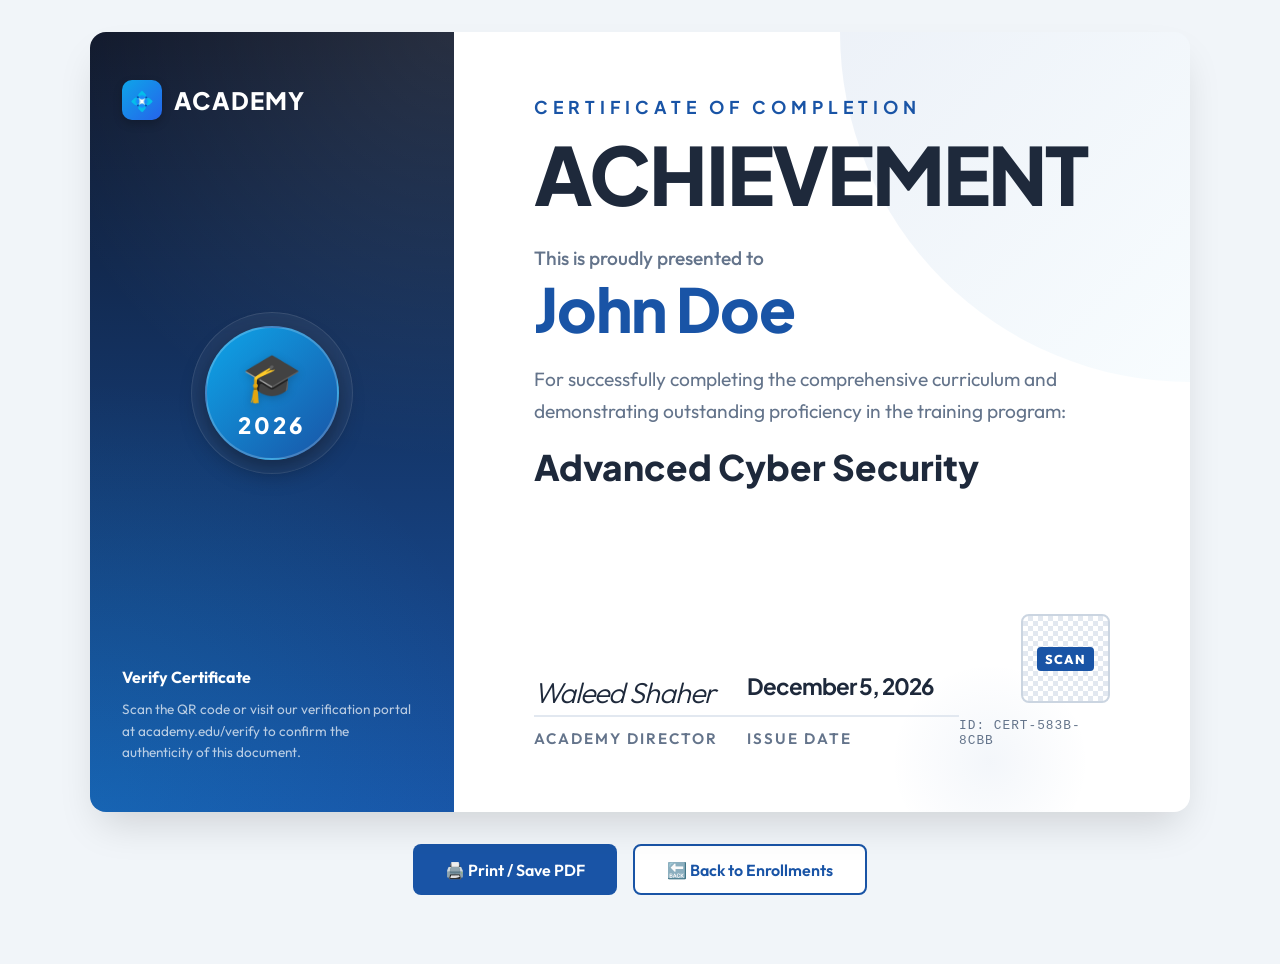
==== commit 3061cde5: "Decrease signature font size" ====
--- a/certificate.html
+++ b/certificate.html
@@ -236,7 +236,7 @@
 
         .signature-img {
             font-family: 'Outfit', sans-serif;
-            font-size: 2.8rem;
+            font-size: 1.8rem;
             font-weight: 300;
             color: var(--text-dark);
             font-style: italic;
@@ -244,6 +244,7 @@
             padding-bottom: 5px;
             margin-bottom: 12px;
             letter-spacing: -1px;
+            white-space: nowrap;
         }
 
         .signature-title {
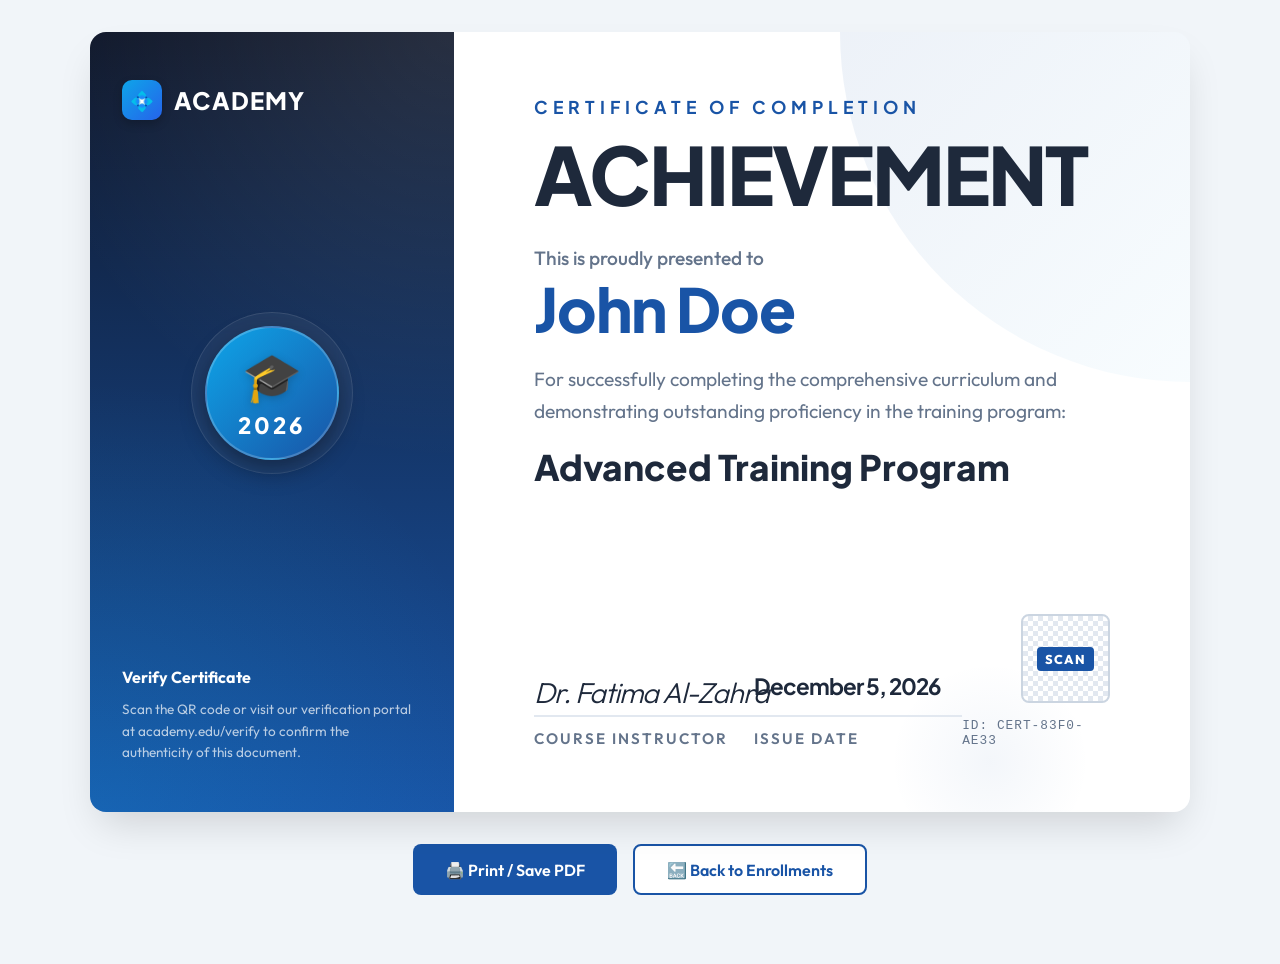
==== commit 358cd632: "Update certificate with dynamic student name and random doctor name" ====
--- a/certificate.html
+++ b/certificate.html
@@ -380,8 +380,8 @@
             
             <div class="cert-footer">
                 <div class="signature-block">
-                    <div class="signature-img">Waleed Shaher</div>
-                    <div class="signature-title">Academy Director</div>
+                    <div class="signature-img" id="doctorName">Waleed Shaher</div>
+                    <div class="signature-title">Course Instructor</div>
                 </div>
                 
                 <div class="signature-block">
@@ -406,11 +406,29 @@
     <script>
         // Fetch course from URL
         const urlParams = new URLSearchParams(window.location.search);
-        const course = urlParams.get('course');
+        const course = urlParams.get('course') || 'Advanced Training Program';
+        document.getElementById('courseName').textContent = course;
+
+        // Set Student Name from localStorage
+        const currentUser = JSON.parse(localStorage.getItem('current_user'));
+        if (currentUser && currentUser.name) {
+            document.getElementById('studentName').textContent = currentUser.name;
+        }
+
+        // Generate deterministic random doctor based on course name
+        const doctorNames = [
+            "Dr. Waleed Shaher", "Dr. Ahmed Khalid", "Dr. Sarah Al-Otaibi", 
+            "Dr. Mohammed Noor", "Dr. Fatima Al-Zahra", "Dr. Yasser Hassan",
+            "Dr. Reem Abdullah", "Dr. Tariq Mansour"
+        ];
         
-        if (course) {
-            document.getElementById('courseName').textContent = course;
-        }
+        // Simple hash so the same course always gets the same doctor
+        let hash = 0;
+        for (let i = 0; i < course.length; i++) {
+            hash = course.charCodeAt(i) + ((hash << 5) - hash);
+        }
+        const doctorIndex = Math.abs(hash) % doctorNames.length;
+        document.getElementById('doctorName').textContent = doctorNames[doctorIndex];
 
         // Set date
         const today = new Date();
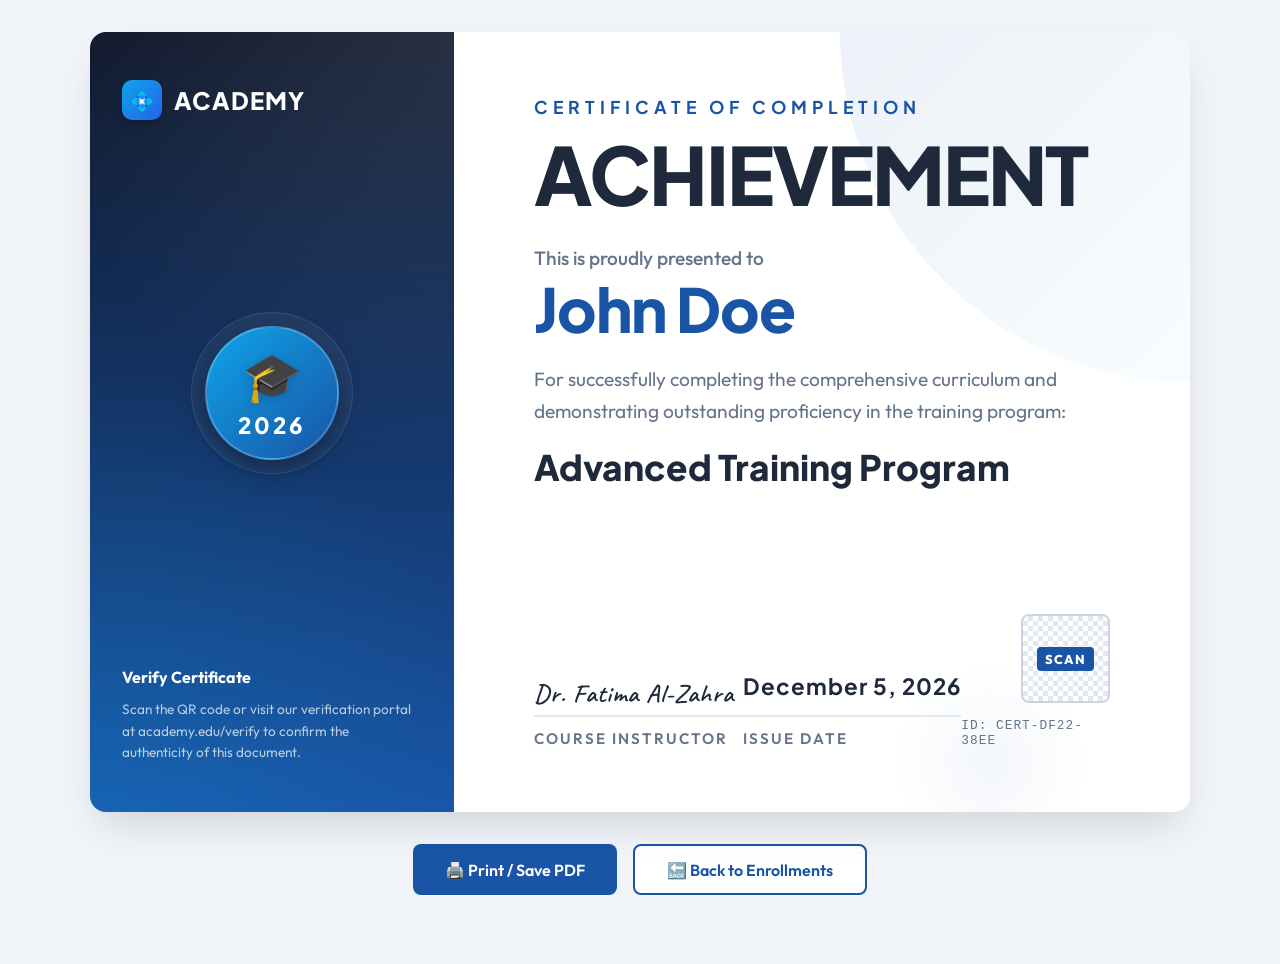
==== commit cdeb37d0: "Update signature font to Caveat and reduce size" ====
--- a/certificate.html
+++ b/certificate.html
@@ -5,7 +5,7 @@
     <meta name="viewport" content="width=device-width, initial-scale=1.0">
     <title>Modern Certificate of Completion</title>
     <!-- Modern Fonts -->
-    <link href="https://fonts.googleapis.com/css2?family=Outfit:wght@300;400;600;800&family=Plus+Jakarta+Sans:wght@500;700;800&display=swap" rel="stylesheet">
+    <link href="https://fonts.googleapis.com/css2?family=Caveat:wght@600&family=Outfit:wght@300;400;600;800&family=Plus+Jakarta+Sans:wght@500;700;800&display=swap" rel="stylesheet">
     
     <style>
         :root {
@@ -235,15 +235,15 @@
         }
 
         .signature-img {
-            font-family: 'Outfit', sans-serif;
-            font-size: 1.8rem;
-            font-weight: 300;
+            font-family: 'Caveat', cursive;
+            font-size: 1.6rem;
+            font-weight: 600;
             color: var(--text-dark);
-            font-style: italic;
+            font-style: normal;
             border-bottom: 2px solid #e2e8f0;
             padding-bottom: 5px;
             margin-bottom: 12px;
-            letter-spacing: -1px;
+            letter-spacing: 1px;
             white-space: nowrap;
         }
 
